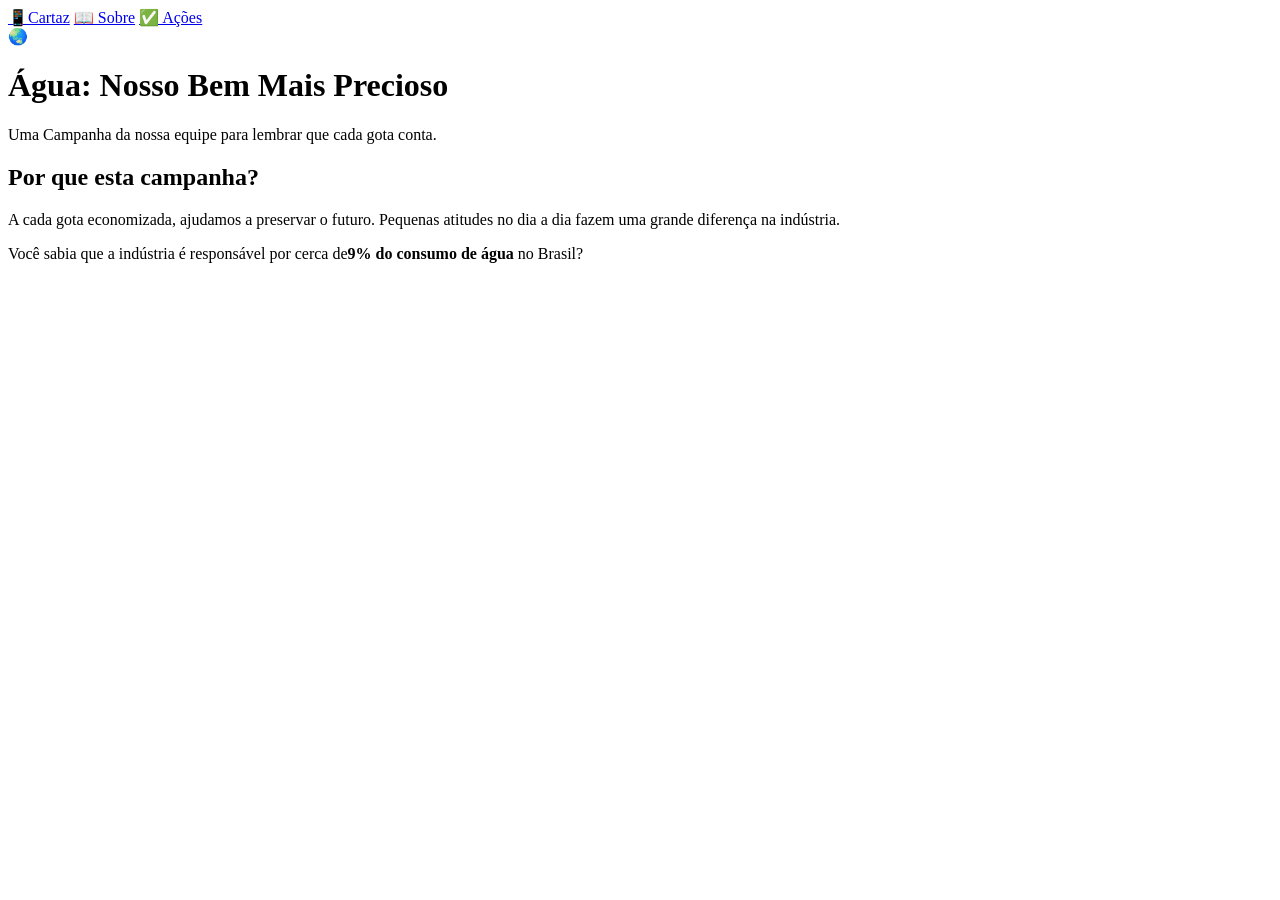
==== index.html @ 4a4c99ec "feat(index): Adicionar Header e main" ====
<!DOCTYPE html>
<html lang="pt-br">
<head>
    <meta charset="UTF-8">
    <meta name="viewport" content="width=device-width, initial-scale=1.0">
    <title>Água: Nosso Bem Mais Precioso</title>
</head>
<body>
    <header>
        <nav>
            <a href="index.html">📱Cartaz</a>
            <a href="sobre.html">📖 Sobre</a>
            <a href="acoes.html">✅ Ações</a>
        </nav>
        <div>🌏</div>
        <h1>Água: Nosso Bem Mais Precioso</h1>
        <p> Uma Campanha da nossa equipe para lembrar que cada gota conta.</p>
    </header>
    <main>
        <section>
            <article>
                <h2>Por que esta campanha?</h2>
                <P>
                A cada gota economizada, ajudamos a preservar o futuro. Pequenas
                atitudes no dia a dia fazem uma grande diferença na indústria.
                </P>
                <p>Você sabia que a indústria é responsável por cerca de<strong>9% do consumo de água</strong> no Brasil?</p>
            </article>
        </section>
    </main>
    <footer>

    </footer>
</body>
</html>
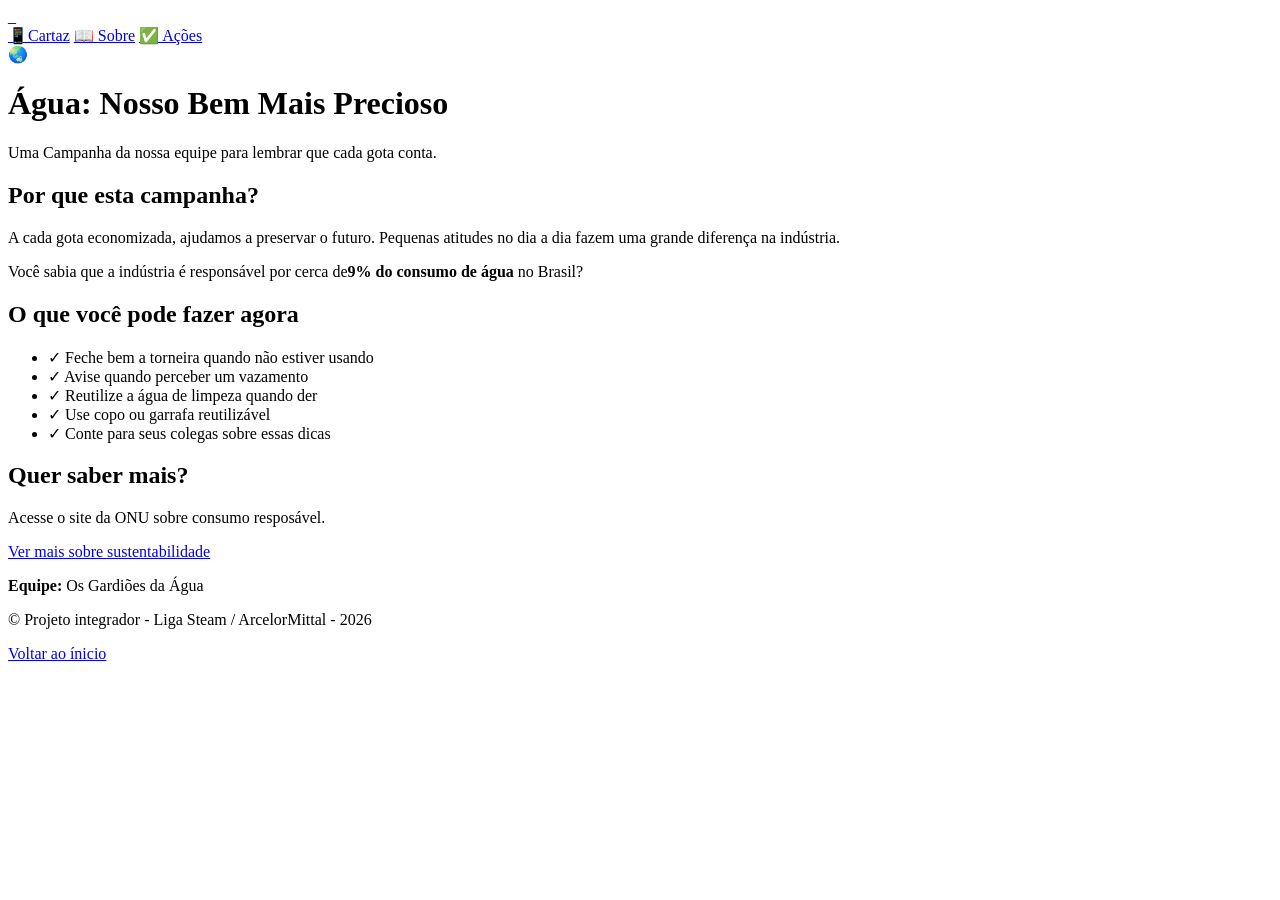
==== commit df251d26: "Feat: Finalização html index" ====
--- a/index.html
+++ b/index.html
@@ -4,7 +4,7 @@
     <meta charset="UTF-8">
     <meta name="viewport" content="width=device-width, initial-scale=1.0">
     <title>Água: Nosso Bem Mais Precioso</title>
-</head>
+</head>_
 <body>
     <header>
         <nav>
@@ -13,23 +13,44 @@
             <a href="acoes.html">✅ Ações</a>
         </nav>
         <div>🌏</div>
-        <h1>Água: Nosso Bem Mais Precioso</h1>
+        <h1 class="tit">Água: Nosso Bem Mais Precioso</h1>
         <p> Uma Campanha da nossa equipe para lembrar que cada gota conta.</p>
     </header>
     <main>
         <section>
-            <article>
-                <h2>Por que esta campanha?</h2>
+                <h2 id="etiqueta">Por que esta campanha?</h2>
                 <P>
                 A cada gota economizada, ajudamos a preservar o futuro. Pequenas
                 atitudes no dia a dia fazem uma grande diferença na indústria.
                 </P>
                 <p>Você sabia que a indústria é responsável por cerca de<strong>9% do consumo de água</strong> no Brasil?</p>
-            </article>
+        </section>
+
+        <section>
+            <div>
+                <h2>O que você pode fazer agora</h2>
+                <ul>
+                    <li>&check; Feche bem a torneira quando não estiver usando</li>
+                    <li>&check; Avise quando perceber um vazamento</li>
+                    <li>&check; Reutilize a água de limpeza quando der</li>
+                    <li>&check; Use copo ou garrafa reutilizável</li>
+                    <li>&check; Conte para seus colegas sobre essas dicas</li>
+                </ul>
+            </div>
+        </section>
+
+        <section>
+            <h2>Quer saber mais?</h2>
+            <p>Acesse o site da ONU sobre consumo resposável.</p>
+            <a href="https://brasil.un.org/pt-br/sdgs/12" target="_blank">Ver mais sobre sustentabilidade</a>
         </section>
     </main>
+
     <footer>
-
+        <p><strong>Equipe:</strong> Os Gardiões da Água</p>
+        <p>&copy; Projeto integrador - Liga Steam / ArcelorMittal - 2026
+        </p>
+        <a href="#">Voltar ao ínicio</a>
     </footer>
 </body>
 </html>
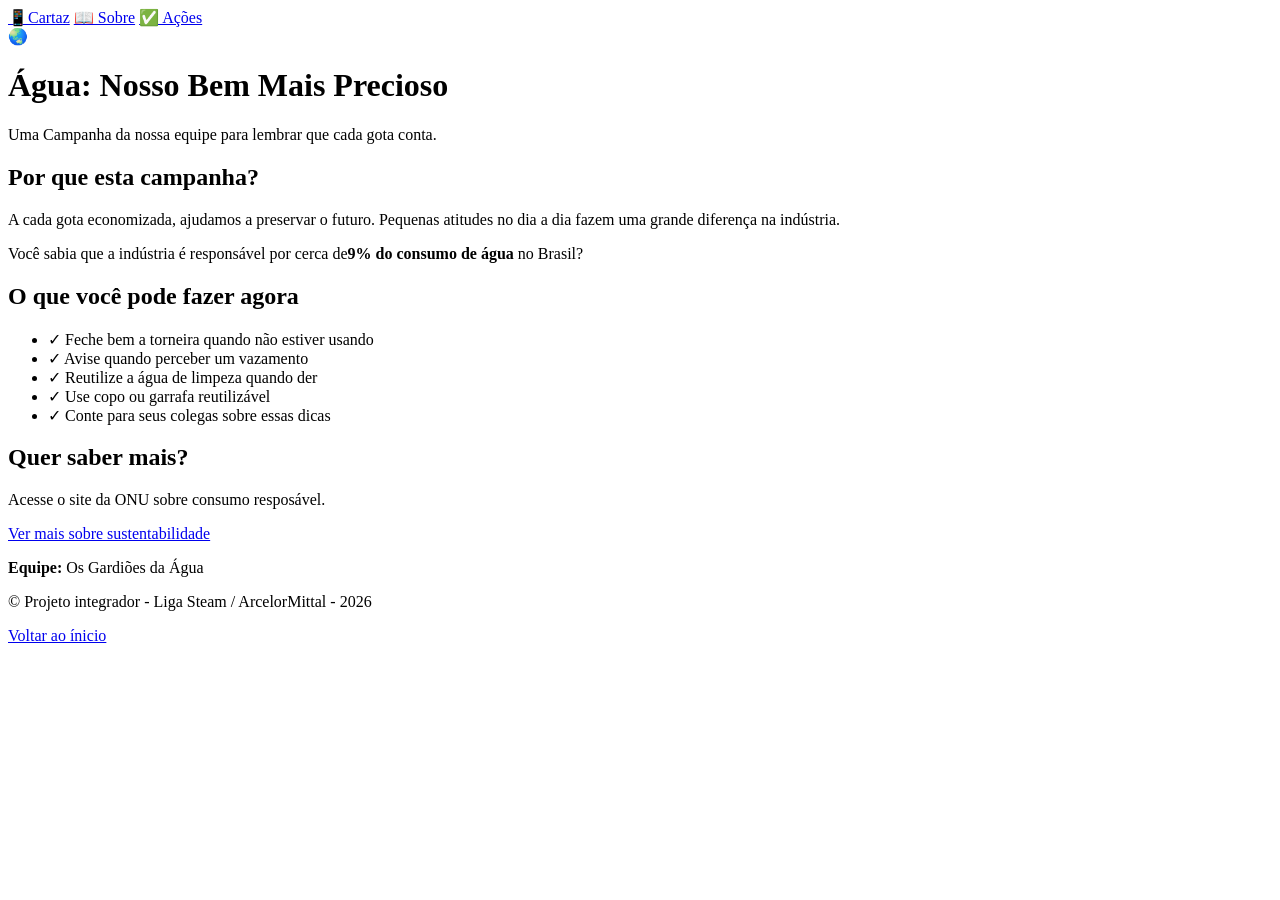
==== commit 14a09c49: "feat: criação pagina sobre" ====
--- a/index.html
+++ b/index.html
@@ -4,7 +4,8 @@
     <meta charset="UTF-8">
     <meta name="viewport" content="width=device-width, initial-scale=1.0">
     <title>Água: Nosso Bem Mais Precioso</title>
-</head>_
+    <link rel="icon" href="data:image/svg+xml,<svg xmlns='http://www.w3.org/2000/svg' viewBox='0 0 100 100'><text y='0.9em' font-size='90'>🌏</text></svg>">
+</head>
 <body>
     <header>
         <nav>
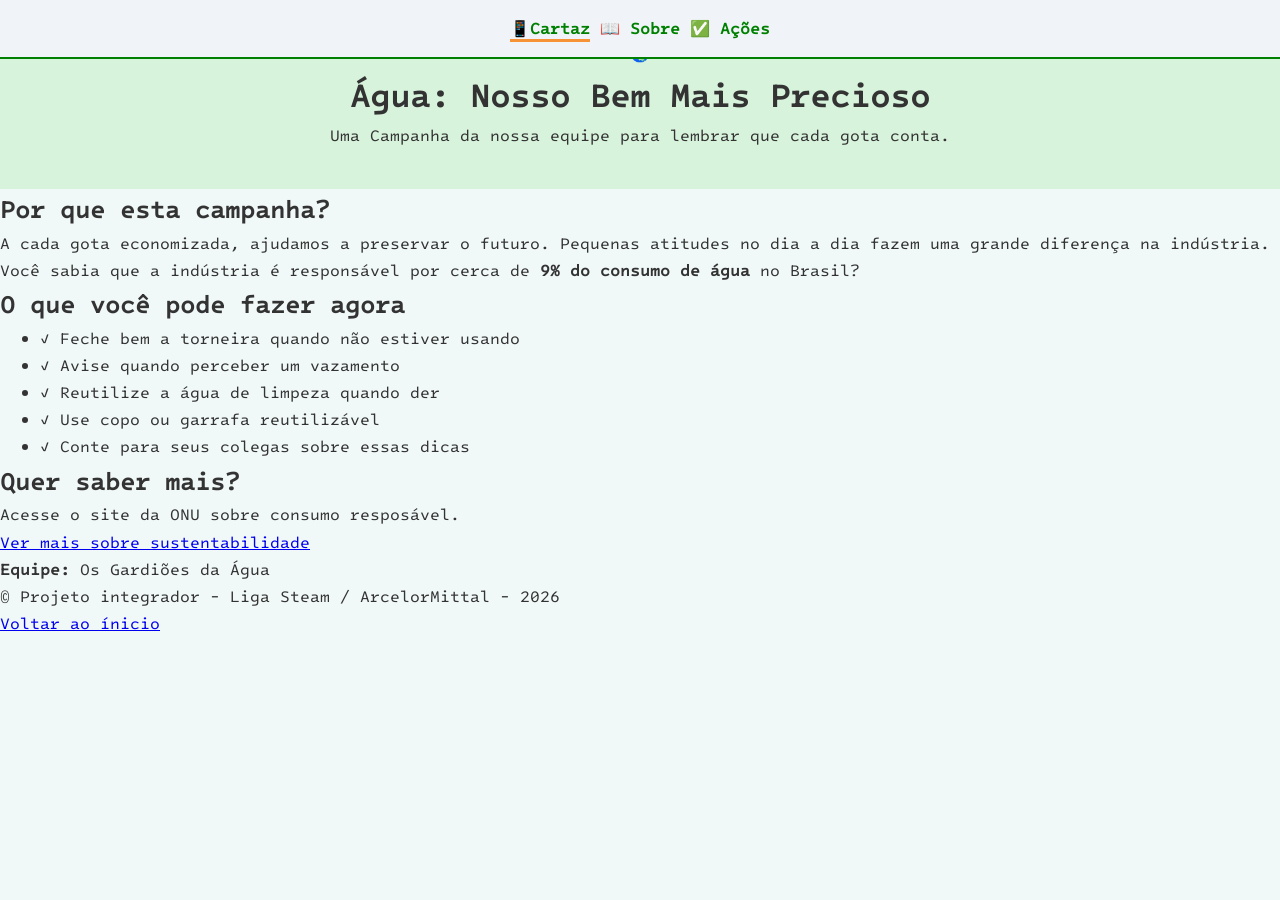
==== commit 289b63e0: "style: Estilização da pagina index" ====
--- a/index.html
+++ b/index.html
@@ -5,26 +5,30 @@
     <meta name="viewport" content="width=device-width, initial-scale=1.0">
     <title>Água: Nosso Bem Mais Precioso</title>
     <link rel="icon" href="data:image/svg+xml,<svg xmlns='http://www.w3.org/2000/svg' viewBox='0 0 100 100'><text y='0.9em' font-size='90'>🌏</text></svg>">
+    <link rel="stylesheet" href="/assets/css/style.css">
+    <link rel="preconnect" href="https://fonts.googleapis.com">
+    <link rel="preconnect" href="https://fonts.gstatic.com" crossorigin>
+    <link href="https://fonts.googleapis.com/css2?family=Intel+One+Mono:ital,wght@0,300..700;1,300..700&family=Open+Sans:ital,wght@0,300..800;1,300..800&display=swap" rel="stylesheet">
 </head>
 <body>
     <header>
-        <nav>
-            <a href="index.html">📱Cartaz</a>
+        <nav class="menu-navegacao">
+            <a href="index.html" class="ativo">📱Cartaz</a>
             <a href="sobre.html">📖 Sobre</a>
             <a href="acoes.html">✅ Ações</a>
         </nav>
         <div>🌏</div>
-        <h1 class="tit">Água: Nosso Bem Mais Precioso</h1>
+        <h1>Água: Nosso Bem Mais Precioso</h1>
         <p> Uma Campanha da nossa equipe para lembrar que cada gota conta.</p>
     </header>
     <main>
         <section>
-                <h2 id="etiqueta">Por que esta campanha?</h2>
+                <h2>Por que esta campanha?</h2>
                 <P>
                 A cada gota economizada, ajudamos a preservar o futuro. Pequenas
                 atitudes no dia a dia fazem uma grande diferença na indústria.
                 </P>
-                <p>Você sabia que a indústria é responsável por cerca de<strong>9% do consumo de água</strong> no Brasil?</p>
+                <p>Você sabia que a indústria é responsável por cerca de<strong> 9% do consumo de água</strong> no Brasil?</p>
         </section>
 
         <section>
--- a/assets/css/style.css
+++ b/assets/css/style.css
@@ -0,0 +1,61 @@
+/*Adicionar Font baixada */
+@font-face {
+    /**Nomeia a fonte escolhida */
+    font-family: "IntelOneMono";
+    /**(Indica o caminho do arquivo da fonte */
+    src: url("/assets/fonts/IntelOneMono-VariableFont_wght.ttf") format("truetype");
+    /**Define a espessura da fonte */
+    font-weight: normal;
+}
+
+/* RESET CSS*/ 
+* {
+    /**Reseta o margem padrão do navegador*/
+    margin: 0;
+    /** Não permite que o navegador altere o tamanho da caixa*/
+    box-sizing: border-box;
+}
+
+/* BODY(CORPO) */
+
+body{
+    /** Chama a fonte escolhida*/
+      font-family: "IntelOneMono";
+    /** Define a cor do texto*/
+    color: #333333;
+    /**Define a cor de fundo*/
+    background-color: rgb(241, 248, 248);
+    /**Controla o espaço entre as linhas de texto*/
+    line-height: 1.7;
+}
+
+/**Cabeçalho*/
+
+header {
+    background-color: #d8f3dc ;
+    text-align: center;
+    padding: 40px 20px;
+}
+
+.menu-navegacao {
+    background-color: #f0f4f8;
+    padding: 15px;
+    border-bottom: 2px solid green;
+    position: fixed;
+    top: 0;
+    left: 0;
+    width: 100vw;
+    z-index: 100;
+}
+.menu-navegacao a {
+    margin: 0;
+    color: green;
+    text-decoration: none;
+    font-weight: bold;
+    transition: 0.3s;   
+}
+
+.menu-navegacao a:hover,.ativo {
+    border-bottom: 3px solid #f69337;
+}
+
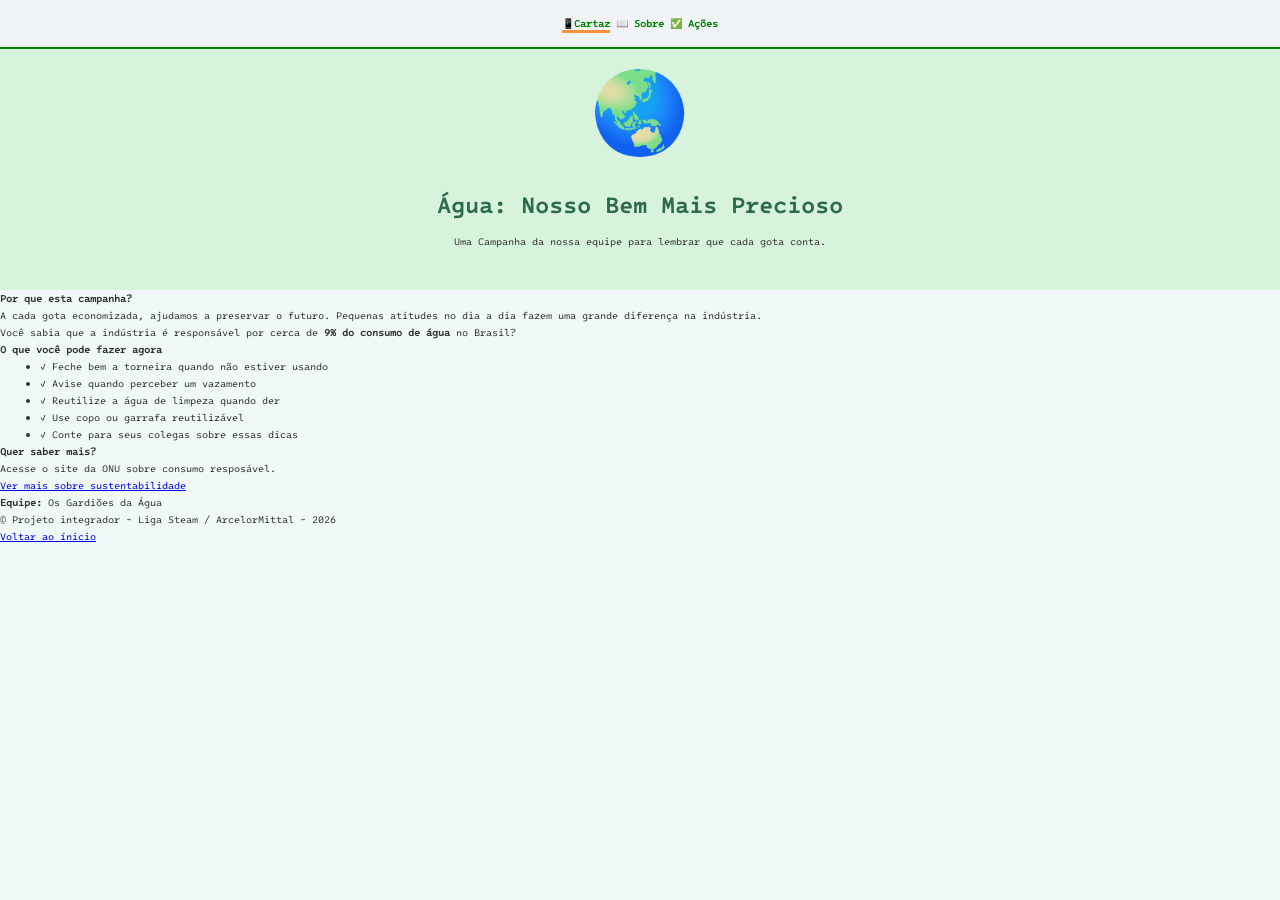
==== commit 2646c768: "Style: Estilização header" ====
--- a/index.html
+++ b/index.html
@@ -17,7 +17,7 @@
             <a href="sobre.html">📖 Sobre</a>
             <a href="acoes.html">✅ Ações</a>
         </nav>
-        <div>🌏</div>
+        <div class="emoji" role="img" aria-label="Globo terrestre">🌏</div>
         <h1>Água: Nosso Bem Mais Precioso</h1>
         <p> Uma Campanha da nossa equipe para lembrar que cada gota conta.</p>
     </header>
--- a/assets/css/style.css
+++ b/assets/css/style.css
@@ -1,61 +1,120 @@
 /*Adicionar Font baixada */
 @font-face {
+
     /**Nomeia a fonte escolhida */
     font-family: "IntelOneMono";
+
     /**(Indica o caminho do arquivo da fonte */
     src: url("/assets/fonts/IntelOneMono-VariableFont_wght.ttf") format("truetype");
+
     /**Define a espessura da fonte */
     font-weight: normal;
+
 }
 
 /* RESET CSS*/ 
 * {
+
     /**Reseta o margem padrão do navegador*/
     margin: 0;
+
     /** Não permite que o navegador altere o tamanho da caixa*/
     box-sizing: border-box;
+
+    font-size: 10px;
 }
 
 /* BODY(CORPO) */
 
 body{
     /** Chama a fonte escolhida*/
-      font-family: "IntelOneMono";
+      font-family: 'IntelOneMono';
+
     /** Define a cor do texto*/
     color: #333333;
+
     /**Define a cor de fundo*/
     background-color: rgb(241, 248, 248);
+
     /**Controla o espaço entre as linhas de texto*/
     line-height: 1.7;
+
 }
 
 /**Cabeçalho*/
 
 header {
+    
+    /**Cor de fundo do header*/
     background-color: #d8f3dc ;
+
+    /**Alinha o texto no centro da página*/
     text-align: center;
+
+    /** Espaçamento interno: empurra o conteúdo para dentro */
     padding: 40px 20px;
+
+
 }
 
 .menu-navegacao {
+
+    /**Cor de fundo do menu de navegação*/
     background-color: #f0f4f8;
+
+    /** Espaçamento interno: empurra o conteúdo para dentro */
     padding: 15px;
+
+    /** Cria uma borda verde apenas em baixo com 2px de espessura*/
     border-bottom: 2px solid green;
-    position: fixed;
+
+    /** Fixa o elemento na tela: ele não sobe nem desce com o scroll */
+    position: fixed; 
+
+    /**Coloca o elemento colado ao topo máximo da janela*/
     top: 0;
+
+    /**Coloca o elemento no máximo a esquerda da janela*/
     left: 0;
+
+    /**garante que ele ocupe toda a largura da janela*/
     width: 100vw;
+
+    /** Camada: números maiores ficam por cima de números menores */
     z-index: 100;
-}
-.menu-navegacao a {
-    margin: 0;
-    color: green;
-    text-decoration: none;
-    font-weight: bold;
-    transition: 0.3s;   
+
 }
 
-.menu-navegacao a:hover,.ativo {
-    border-bottom: 3px solid #f69337;
+.menu-navegacao a {
+    /**Define a cor do texto */
+    color: green;
+
+    /** Remove o sublinhado padrão dos links */
+    text-decoration: none;
+
+    /**Define a espessura do texto*/
+    font-weight: bold;
+
+    /** Suaviza a mudança em 0.3 segundos */
+    transition: 0.4s;   
 }
 
+/** houver: Altera propriedades assim que o mouse enconsta no elemento*/
+.menu-navegacao a:hover,.ativo {
+
+    /** Cria uma borda Laranja apenas em baixo com 2px de espessura*/
+      border-bottom: 3px solid #f69337;
+
+}
+
+.emoji {
+    font-size: 80px;
+    margin-bottom: 10px;
+}
+
+h1{
+    color: #2d6a4f;
+    font-size: 2.2em;
+    margin: 0px 0 10px;
+    
+}
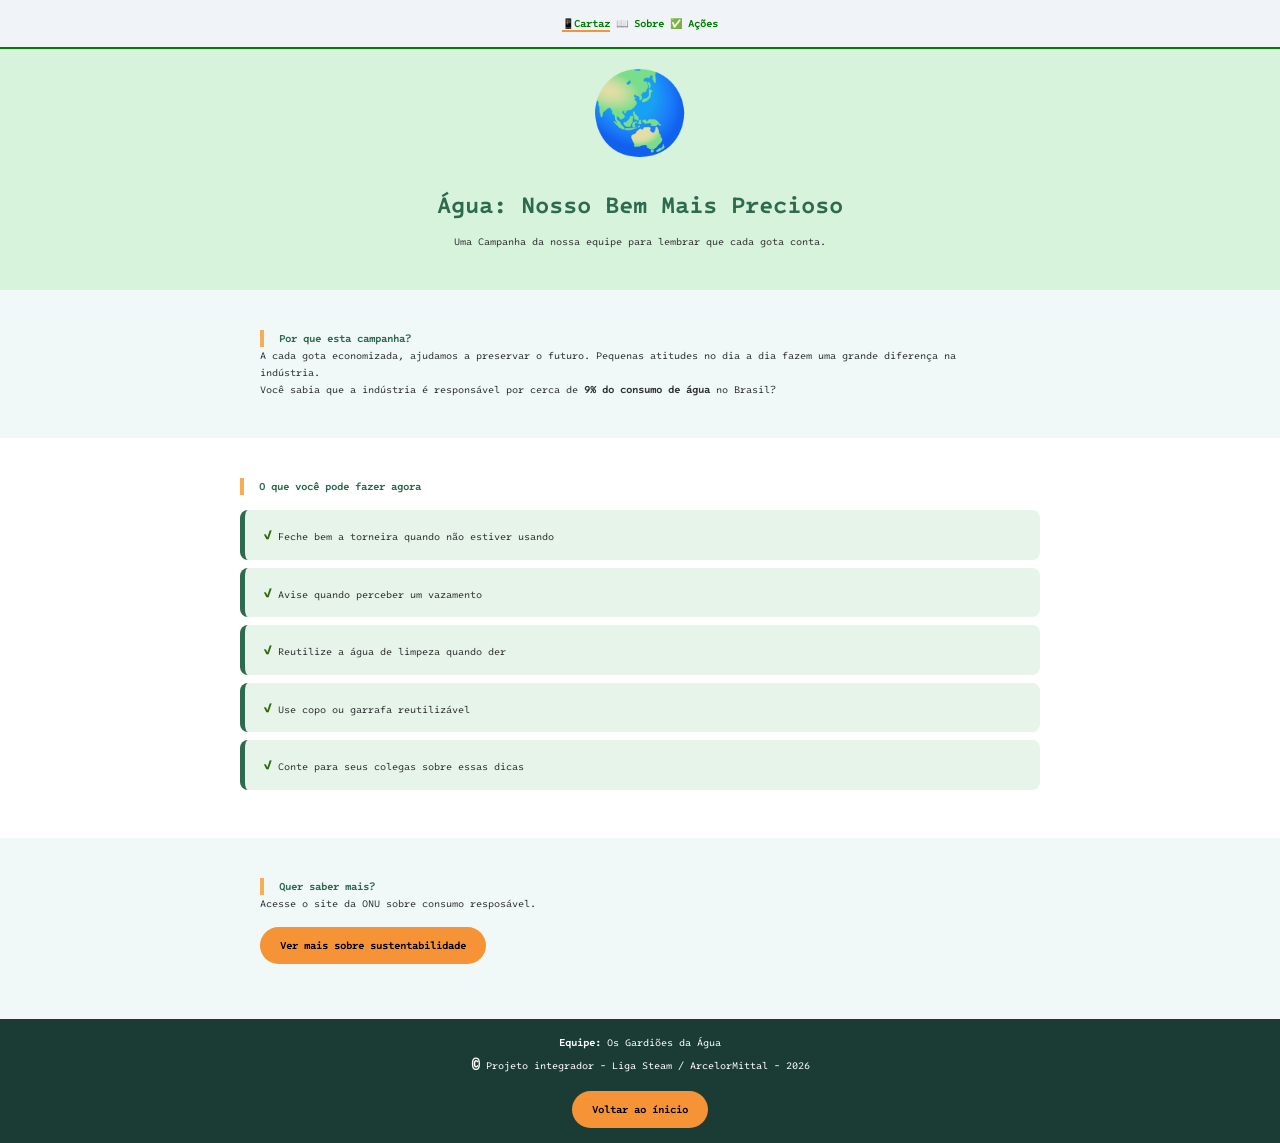
==== commit bcd5ada4: "style: Home e página de ações" ====
--- a/index.html
+++ b/index.html
@@ -31,15 +31,15 @@
                 <p>Você sabia que a indústria é responsável por cerca de<strong> 9% do consumo de água</strong> no Brasil?</p>
         </section>
 
-        <section>
-            <div>
+        <section class="secao-cinza">
+            <div class="container-central">
                 <h2>O que você pode fazer agora</h2>
                 <ul>
-                    <li>&check; Feche bem a torneira quando não estiver usando</li>
-                    <li>&check; Avise quando perceber um vazamento</li>
-                    <li>&check; Reutilize a água de limpeza quando der</li>
-                    <li>&check; Use copo ou garrafa reutilizável</li>
-                    <li>&check; Conte para seus colegas sobre essas dicas</li>
+                    <li><span>&check;</span> Feche bem a torneira quando não estiver usando</li>
+                    <li><span>&check;</span> Avise quando perceber um vazamento</li>
+                    <li ><span>&check;</span> Reutilize a água de limpeza quando der</li>
+                    <li ><span>&check;</span> Use copo ou garrafa reutilizável</li>
+                    <li ><span>&check;</span> Conte para seus colegas sobre essas dicas</li>
                 </ul>
             </div>
         </section>
@@ -47,15 +47,19 @@
         <section>
             <h2>Quer saber mais?</h2>
             <p>Acesse o site da ONU sobre consumo resposável.</p>
-            <a href="https://brasil.un.org/pt-br/sdgs/12" target="_blank">Ver mais sobre sustentabilidade</a>
+            <a href="https://brasil.un.org/pt-br/sdgs/12" target="_blank" class="botao">Ver mais sobre sustentabilidade</a>
         </section>
     </main>
 
     <footer>
         <p><strong>Equipe:</strong> Os Gardiões da Água</p>
-        <p>&copy; Projeto integrador - Liga Steam / ArcelorMittal - 2026
+        <p><span style="color: white">&copy;</span> Projeto integrador - Liga Steam / ArcelorMittal - 2026
         </p>
-        <a href="#">Voltar ao ínicio</a>
+        <a href="#" class="botao">Voltar ao ínicio</a>
     </footer>
+
+
 </body>
-</html>+</html>
+
+
--- a/assets/css/style.css
+++ b/assets/css/style.css
@@ -103,18 +103,92 @@
 .menu-navegacao a:hover,.ativo {
 
     /** Cria uma borda Laranja apenas em baixo com 2px de espessura*/
-      border-bottom: 3px solid #f69337;
+    border-bottom: 2px solid #f69337;
+    
 
 }
 
+
 .emoji {
+    /** Emoji é lido como texto por isso usamos font-size para aumentar seu tamanho*/
     font-size: 80px;
+    /**Adiciona margem para baixo*/
     margin-bottom: 10px;
 }
 
 h1{
+    /**Define a cor do título*/
     color: #2d6a4f;
+    /** define o tamanho do título(rem é a multiplicaçao do tamanho da font raiz vezes o valor definido)*/
     font-size: 2.2em;
+    /**Define margem(Com 3 valores: o primeiro é para ⬆️, o segundo ⬅️➡️ e o terceiro ⬇️*/ 
     margin: 0px 0 10px;
     
 }
+
+/*! Desafios:
+/** Trocar os emojis por imagens
+/** Colocar as cores de preferência
+/** Trocar os textos por textos referentes ao tema escolhido
+/** Trocar fonte(interna, link ou import)
+*/
+
+/* ----- main -----*/
+
+section {
+    padding: 40px 20px;
+    max-width: 800px;
+    margin: 0 auto;
+}
+
+.secao-cinza {
+    background-color: #ffffff;
+    max-width: 100%;
+}
+
+.container-central {
+    max-width: 800px;
+    margin: 0 auto;
+}
+h2{
+    color: #2d6a4f;
+    border-left: 4px solid #f6ad55;
+    padding-left: 15px;
+}
+
+/* lista e itens da lista*/
+ul {
+    list-style: none;
+    padding: 0;
+    margin-top: 15px;
+}
+
+li {
+    background-color: #e6f4ea;
+    padding: 12px 18px;
+    margin-bottom:  8px;
+    border-radius: 8px;
+    border-left: 5px solid #2d6a4f ;
+}
+footer {
+    background-color:#1a3c34 ;
+    color: white;
+    text-align: center;
+    cursor: default;
+    padding-top: 15px;
+}
+.botao {
+    display: inline-block;
+    background-color: #f69337;
+    color: black;
+    padding: 10px 20px;
+    border-radius: 30px;
+    text-decoration: none;
+    font-weight: bold;
+    margin: 15px 0;
+}
+span {
+    font-weight: bold;
+    font-size: 15px;
+    color:#326d0d
+}
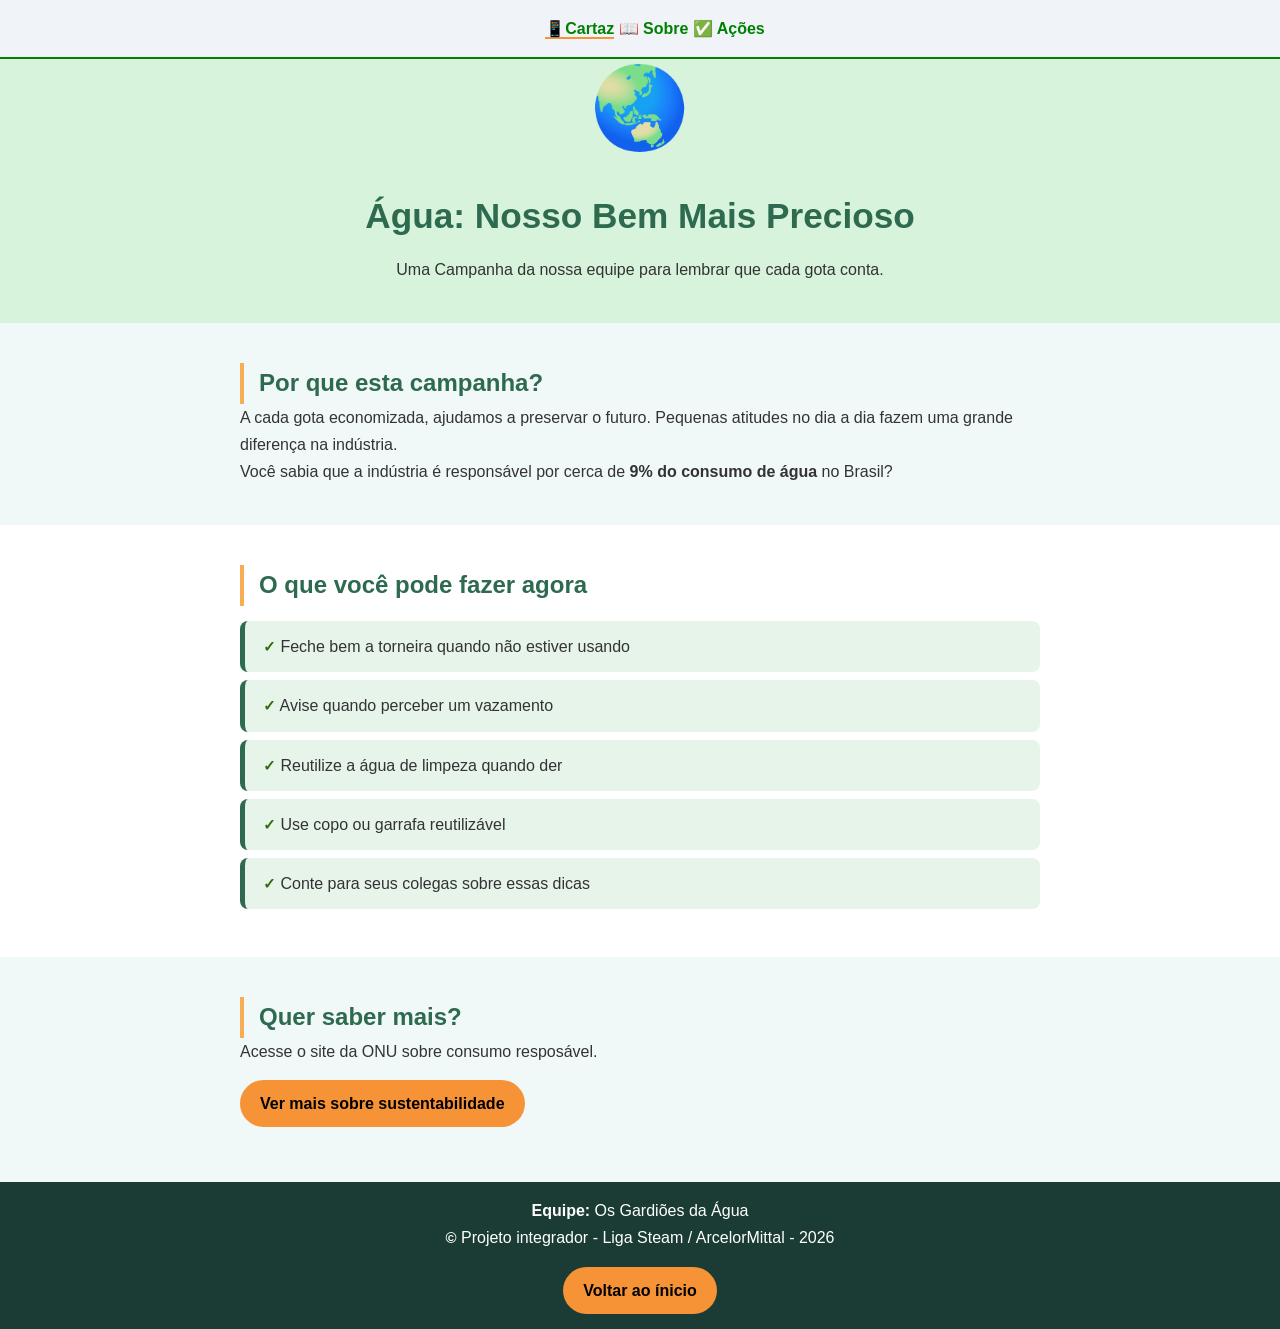
==== commit b243762e: "style: rotate mundo" ====
--- a/index.html
+++ b/index.html
@@ -17,7 +17,7 @@
             <a href="sobre.html">📖 Sobre</a>
             <a href="acoes.html">✅ Ações</a>
         </nav>
-        <div class="emoji" role="img" aria-label="Globo terrestre">🌏</div>
+        <div class="emoji mundo" role="img" aria-label="Globo terrestre">🌏</div>
         <h1>Água: Nosso Bem Mais Precioso</h1>
         <p> Uma Campanha da nossa equipe para lembrar que cada gota conta.</p>
     </header>
--- a/assets/css/style.css
+++ b/assets/css/style.css
@@ -19,16 +19,17 @@
     margin: 0;
 
     /** Não permite que o navegador altere o tamanho da caixa*/
-    box-sizing: border-box;
-
-    font-size: 10px;
+    /* box-sizing: border-box; */
+
 }
 
 /* BODY(CORPO) */
-
+html {
+    min-height: 100vh;
+}
 body{
     /** Chama a fonte escolhida*/
-      font-family: 'IntelOneMono';
+      font-family: arial;
 
     /** Define a cor do texto*/
     color: #333333;
@@ -38,7 +39,9 @@
 
     /**Controla o espaço entre as linhas de texto*/
     line-height: 1.7;
-
+    
+   
+    
 }
 
 /**Cabeçalho*/
@@ -56,6 +59,7 @@
 
 
 }
+
 
 .menu-navegacao {
 
@@ -100,6 +104,7 @@
 }
 
 /** houver: Altera propriedades assim que o mouse enconsta no elemento*/
+
 .menu-navegacao a:hover,.ativo {
 
     /** Cria uma borda Laranja apenas em baixo com 2px de espessura*/
@@ -120,7 +125,7 @@
     /**Define a cor do título*/
     color: #2d6a4f;
     /** define o tamanho do título(rem é a multiplicaçao do tamanho da font raiz vezes o valor definido)*/
-    font-size: 2.2em;
+    font-size: 2.2rem;
     /**Define margem(Com 3 valores: o primeiro é para ⬆️, o segundo ⬅️➡️ e o terceiro ⬇️*/ 
     margin: 0px 0 10px;
     
@@ -134,7 +139,10 @@
 */
 
 /* ----- main -----*/
-
+.container-central{
+    max-width: 800px;
+    margin: 0 auto;
+}
 section {
     padding: 40px 20px;
     max-width: 800px;
@@ -144,12 +152,11 @@
 .secao-cinza {
     background-color: #ffffff;
     max-width: 100%;
-}
-
-.container-central {
-    max-width: 800px;
-    margin: 0 auto;
-}
+    
+}
+
+
+
 h2{
     color: #2d6a4f;
     border-left: 4px solid #f6ad55;
@@ -176,6 +183,7 @@
     text-align: center;
     cursor: default;
     padding-top: 15px;
+    bottom: 0;
 }
 .botao {
     display: inline-block;
@@ -192,3 +200,55 @@
     font-size: 15px;
     color:#326d0d
 }
+
+.formulario {
+    max-width: 400px;
+    margin: 20px auto;
+    padding: 25px 60px;
+    background-color:#f8f9fa ;
+    border-radius: 12px;
+    border: 1px solid #ddd;
+}
+
+.formulario input {
+    width: 100%;
+    padding: 12px;
+    margin-bottom: 20px;
+    border: 1px solid #ccc;
+    border-radius: 6px;
+    height: 15px;
+}
+
+.lista-acoes {
+    display: grid;
+    grid-template-columns: repeat(auto-fit, minmax(250px, 1fr));
+    gap: 15px;
+    margin: 20px 0;
+}
+
+.acao-item{
+    background-color: #e6f4ea;
+    padding: 20px;
+    border-radius: 8px;
+    border-top: 4px solid #2d6a4f ;
+    text-align: center;
+    transition: transform 0.3s;
+    
+}
+
+.acao-item:hover{
+    transform: translateY(-5px);
+}
+
+.acao-texto{
+    margin: 16px;
+}
+
+.mundo {
+    display: inline-block;
+    transition: transform 0.8s;
+}
+
+.mundo:hover {
+    transform: rotate(720deg);
+}
